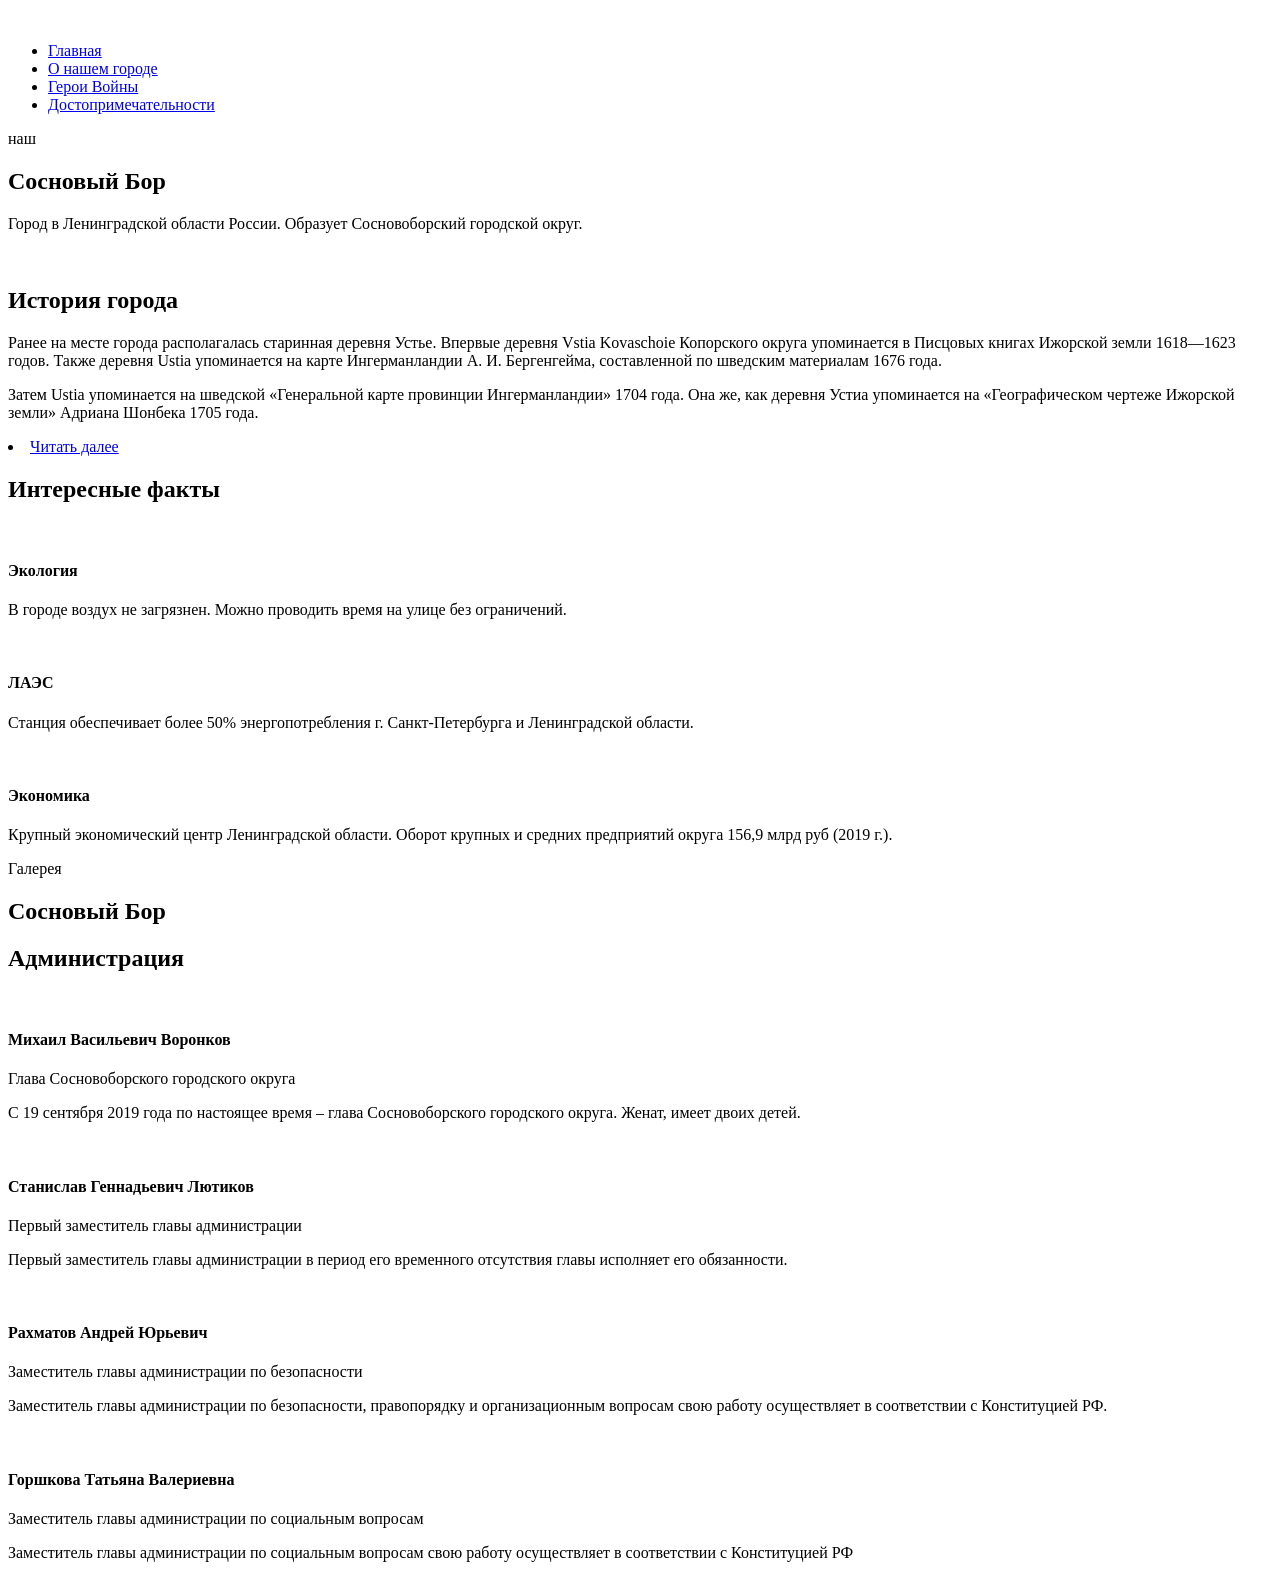
==== index.html @ 38e4ac15 "Add files via upload" ====
<!DOCTYPE html>
<html lang="zxx">

<head>
    <meta charset="UTF-8">
    <meta name="description" content="my Template">
    <meta name="keywords" content="my alexey, unica, creative, html">
    <meta name="viewport" content="width=device-width, initial-scale=1.0">
    <meta http-equiv="X-UA-Compatible" content="ie=edge">
    <title>Сосновый Бор</title>

    <!-- Google Font -->
    <link href="https://fonts.googleapis.com/css?family=Libre+Franklin:400,500,600,700,800,900&display=swap"
        rel="stylesheet">

    <!-- Css Styles -->
    <link rel="stylesheet" href="css/bootstrap.min.css" type="text/css">
    <link rel="stylesheet" href="css/font-awesome.min.css" type="text/css">
    <link rel="stylesheet" href="css/themify-icons.css" type="text/css">
    <link rel="stylesheet" href="css/owl.carousel.min.css" type="text/css">
    <link rel="stylesheet" href="css/magnific-popup.css" type="text/css">
    <link rel="stylesheet" href="css/slicknav.min.css" type="text/css">
    <link rel="stylesheet" href="css/style.css" type="text/css">
</head>
<body>
    <!-- Page Preloder -->
    <div id="preloder">
        <div class="loader"></div>
    </div>

    <!-- Header Section Begin -->
    <header class="header-section">
        <div class="container">
            <div class="row">
                <div class="col-lg-2 col-md-2">
                    <div class="logo">
                        <a href="#">
                            <img src="img/logo.png" alt="">
                        </a>
                    </div>
                </div>
                <div class="col-lg-10 col-md-10">
                    <div class="main-menu mobile-menu">
                        <ul>
                            <li class="active"><a href="./index.html">Главная</a></li>
                            <li><a href="./podrob.html">О нашем городе</a></li>
                            <li><a href="./hero.html">Герои Войны</a></li>
                            <li><a href="./arhit.html">Достопримечательности</a></li>
                        </ul>
                    </div>
                </div>
            </div>
            <div id="mobile-menu-wrap"></div>
        </div>
    </header>
    <!-- Header End -->

    <!-- Hero Section Begin -->
    <section class="hero-section set-bg" data-setbg="img/hero-bg.jpg">
        <div class="container">
            <div class="row">
                <div class="col-lg-5">
                    <div class="hs-text">
                        <span>наш</span>
                        <h2>Сосновый Бор</h2>
                        <p>Город в Ленинградской области России. Образует Сосновоборский городской округ. </p>
                    </div>
                </div>
            </div>
        </div>
    </section>
    <!-- Hero Section End -->

    <!-- About Us Section Begin -->
    <section class="about-us-section spad">
        <div class="container">
            <div class="row">
                <div class="col-lg-6">
                    <div class="as-pic">
                        <img src="img/about-us2.jpg" alt="">
                    </div>
                </div>
                <div class="col-lg-6">
                    <div class="as-text">
                        <div class="section-title">
                            <h2>История города</h2>
                        </div>
                        <p class="f-para">Ранее на месте города располагалась старинная деревня Устье. Впервые деревня Vstia Kovaschoie Копорского округа упоминается в Писцовых книгах Ижорской земли 1618—1623 годов. Также деревня Ustia упоминается на карте Ингерманландии А. И. Бергенгейма, составленной по шведским материалам 1676 года.</p>
                        <p class="s-para">Затем Ustia упоминается на шведской «Генеральной карте провинции Ингерманландии» 1704 года. Она же, как деревня Устиа упоминается на «Географическом чертеже Ижорской земли» Адриана Шонбека 1705 года.</p>
                        <li><a href="./podrob.html"class="primary-btn">Читать далее</a></li>
                    </div>
                </div>
            </div>
        </div>
    </section>
    <!-- About Us Section End -->
    <!-- Services Section Begin -->
    <section class="services-section spad">
        <div class="container">
            <div class="row">
                <div class="col-lg-12">
                    <div class="section-title">
                        <h2>Интересные факты</h2>
                    </div>
                </div>
            </div>
            <div class="row">
                <div class="col-lg-4 col-md-6">
                    <div class="service-item">
                        <img src="img/services/service-1.png" alt="">
                        <h4>Экология</h4>
                        <p>В городе воздух не загрязнен. Можно проводить время на улице без ограничений.</p>
                    </div>
                </div>
                <div class="col-lg-4 col-md-6">
                    <div class="service-item">
                        <img src="img/services/service-2.png" alt="">
                        <h4>ЛАЭС</h4>
                        <p>Станция обеспечивает более 50% энергопотребления г. Санкт-Петербурга и Ленинградской области.</p>
                    </div>
                </div>
                <div class="col-lg-4 col-md-6">
                    <div class="service-item">
                        <img src="img/services/service-3.png" alt="">
                        <h4>Экономика</h4>
                        <p>Крупный экономический центр Ленинградской области. Оборот крупных и средних предприятий округа 156,9 млрд руб (2019 г.).</p>
                    </div>
                </div>
            </div>
        </div>
    </section>
    <!-- Services Section End -->

    <!-- Portfolio Section Begin -->
    <section class="portfolio-section spad">
        <div class="container">
            <div class="row">
                <div class="col-lg-12">
                    <div class="section-title">
                        <span>Галерея</span>
                        <h2>Сосновый Бор</h2>
                    </div>
                </div>
            </div>
            <div class="row">
                <div class="col-lg-6">
                    <div class="portfolio-item set-bg large-item" data-setbg="img/portfolio/portfolio-1.jpg">
                        <div class="pi-hover">
                            <a href="#" class="chain-icon"><i class="fa fa-chain"></i></a>
                            <a href="img/portfolio/portfolio-1.jpg" class="search-icon image-popup"><i
                                    class="fa fa-search"></i></a>
                        </div>
                    </div>
                </div>
                <div class="col-lg-6">
                    <div class="portfolio-item set-bg" data-setbg="img/portfolio/portfolio-2.jpg">
                        <div class="pi-hover">
                            <a href="#" class="chain-icon"><i class="fa fa-chain"></i></a>
                            <a href="img/portfolio/portfolio-2.jpg" class="search-icon image-popup"><i
                                    class="fa fa-search"></i></a>
                        </div>
                    </div>
                    <div class="row">
                        <div class="col-md-6">
                            <div class="portfolio-item set-bg" data-setbg="img/portfolio/portfolio-3.jpg">
                                <div class="pi-hover">
                                    <a href="#" class="chain-icon"><i class="fa fa-chain"></i></a>
                                    <a href="img/portfolio/portfolio-3.jpg" class="search-icon image-popup"><i
                                            class="fa fa-search"></i></a>
                                </div>
                            </div>
                        </div>
                        <div class="col-md-6">
                            <div class="portfolio-item set-bg" data-setbg="img/portfolio/portfolio-4.jpg">
                                <div class="pi-hover">
                                    <a href="#" class="chain-icon"><i class="fa fa-chain"></i></a>
                                    <a href="img/portfolio/portfolio-4.jpg" class="search-icon image-popup"><i
                                            class="fa fa-search"></i></a>
                                </div>
                            </div>
                        </div>
                    </div>
                </div>
            </div>
        </div>
    </section>
    <!-- Portfolio Section End -->

    <!-- Testimonial Section Begin -->
    <section class="testimonial-section spad">
        <div class="container">
            <div class="row">
                <div class="col-lg-12">
                    <div class="section-title">
                        <h2>Администрация</h2>
                    </div>
                </div>
            </div>
            <div class="row testimonial-slider owl-carousel">
                <div class="col-lg-6">
                    <div class="testimonial-item">
                        <div class="ti-pic">
                            <img src="img/testimonial/testimonial-1.jpg" alt="">
                        </div>
                        <div class="ti-text">
                            <div class="ti-title">
                                <h4>Михаил Васильевич Воронков</h4>
                                <span>Глава Сосновоборского городского округа</span>
                            </div>
                            <p>С 19 сентября 2019 года по настоящее время – глава Сосновоборского городского округа. Женат, имеет двоих детей.</p>
                        </div>
                    </div>
                </div>
                <div class="col-lg-6">
                    <div class="testimonial-item">
                        <div class="ti-pic">
                            <img src="img/testimonial/testimonial-2.jpg" alt="">
                        </div>
                        <div class="ti-text">
                            <div class="ti-title">
                                <h4>Станислав Геннадьевич Лютиков</h4>
                                <span>Первый заместитель главы администрации</span>
                            </div>
                            <p>Первый заместитель главы администрации в период его временного отсутствия главы исполняет его обязанности.</p>
                        </div>
                    </div>
                </div>
                <div class="col-lg-6">
                    <div class="testimonial-item">
                        <div class="ti-pic">
                            <img src="img/testimonial/testimonial-3.jpg" alt="">
                        </div>
                        <div class="ti-text">
                            <div class="ti-title">
                                <h4>Рахматов Андрей Юрьевич</h4>
                                <span>Заместитель главы администрации по безопасности</span>
                            </div>
                            <p>Заместитель главы администрации по безопасности, правопорядку и организационным вопросам  свою работу осуществляет в соответствии с Конституцией РФ.</p>
                        </div>
                    </div>
                </div>
                <div class="col-lg-6">
                    <div class="testimonial-item">
                        <div class="ti-pic">
                            <img src="img/testimonial/testimonial-4.jpg" alt="">
                        </div>
                        <div class="ti-text">
                            <div class="ti-title">
                                <h4>Горшкова Татьяна Валериевна</h4>
                                <span>Заместитель главы администрации по социальным вопросам</span>
                            </div>
                            <p>Заместитель главы администрации  по социальным вопросам свою работу осуществляет в соответствии с Конституцией РФ</p>
                        </div>
                    </div>
                </div>
            </div>
        </div>
    </section>
    <!-- Testimonial Section End -->

    <!-- Js Plugins -->
    <script src="js/jquery-3.3.1.min.js"></script>
    <script src="js/bootstrap.min.js"></script>
    <script src="js/jquery.magnific-popup.min.js"></script>
    <script src="js/mixitup.min.js"></script>
    <script src="js/jquery.slicknav.js"></script>
    <script src="js/owl.carousel.min.js"></script>
    <script src="js/main.js"></script>
</body>

</html>
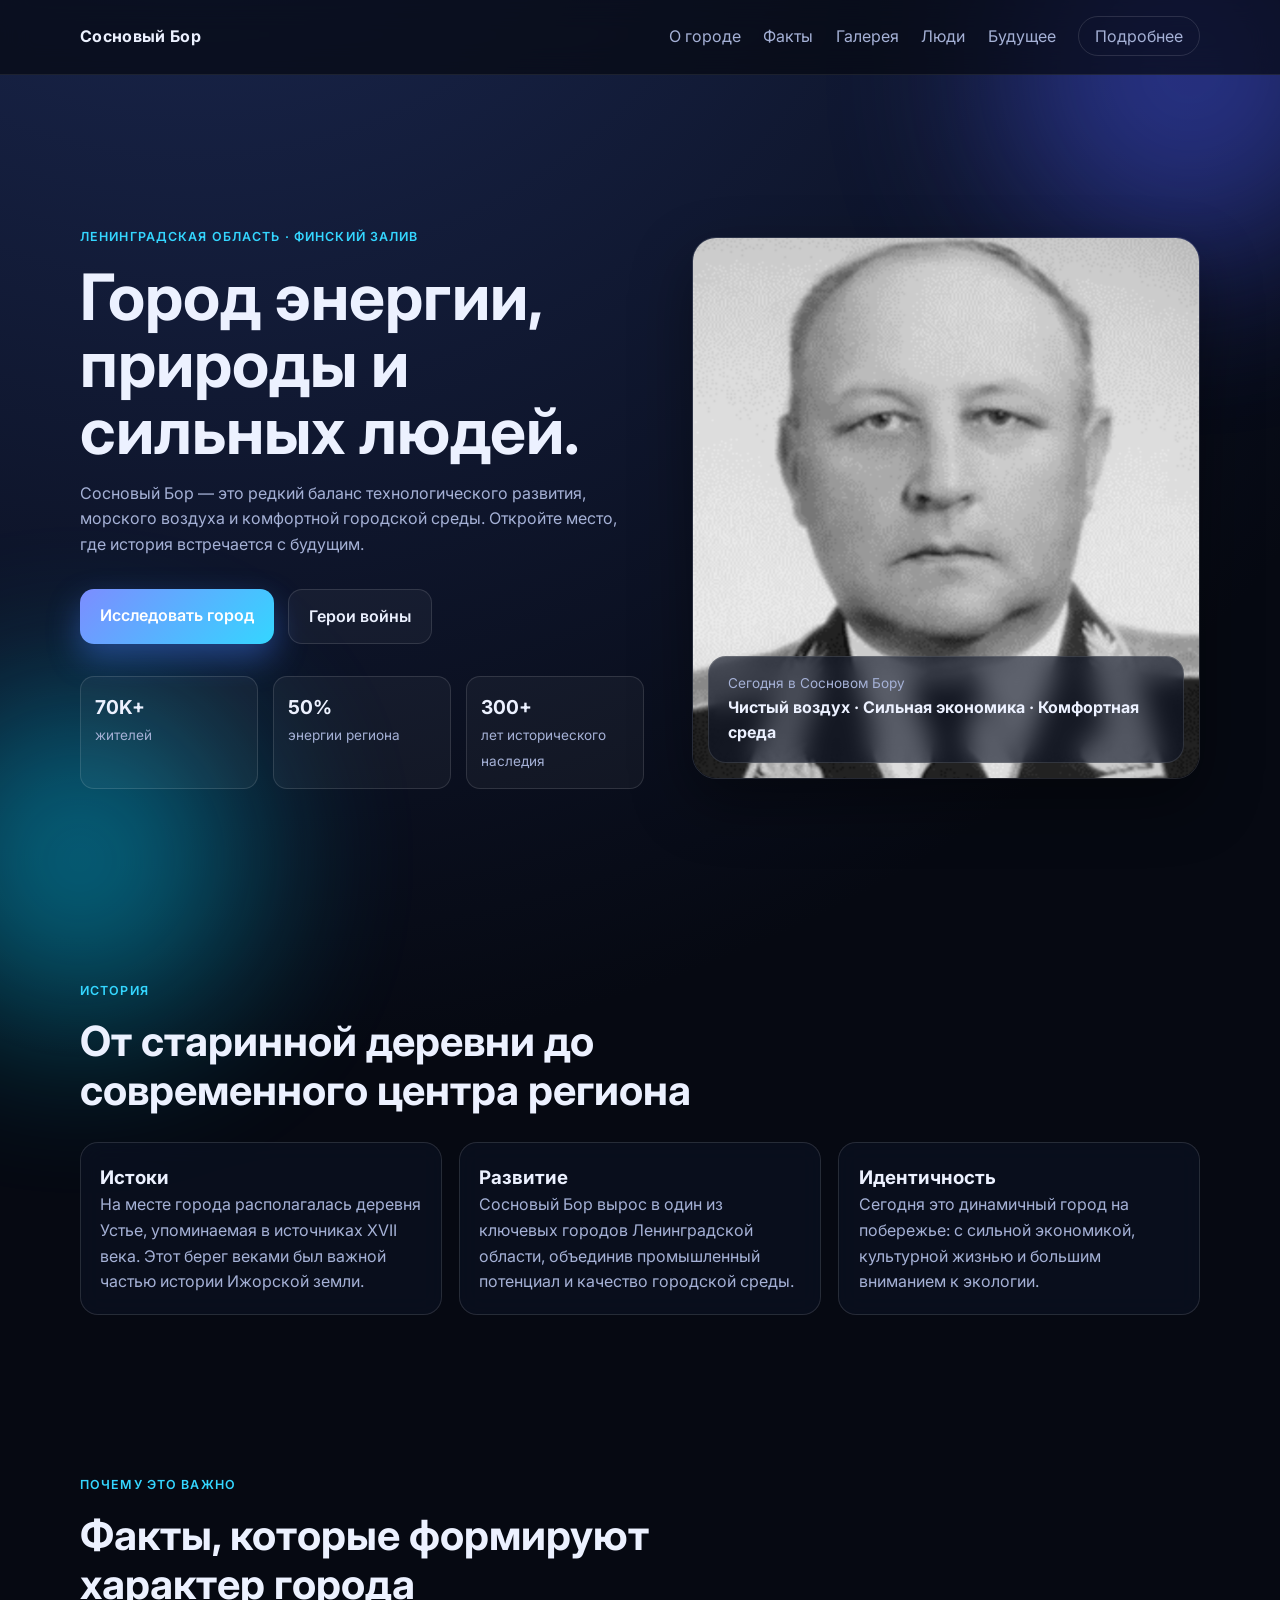
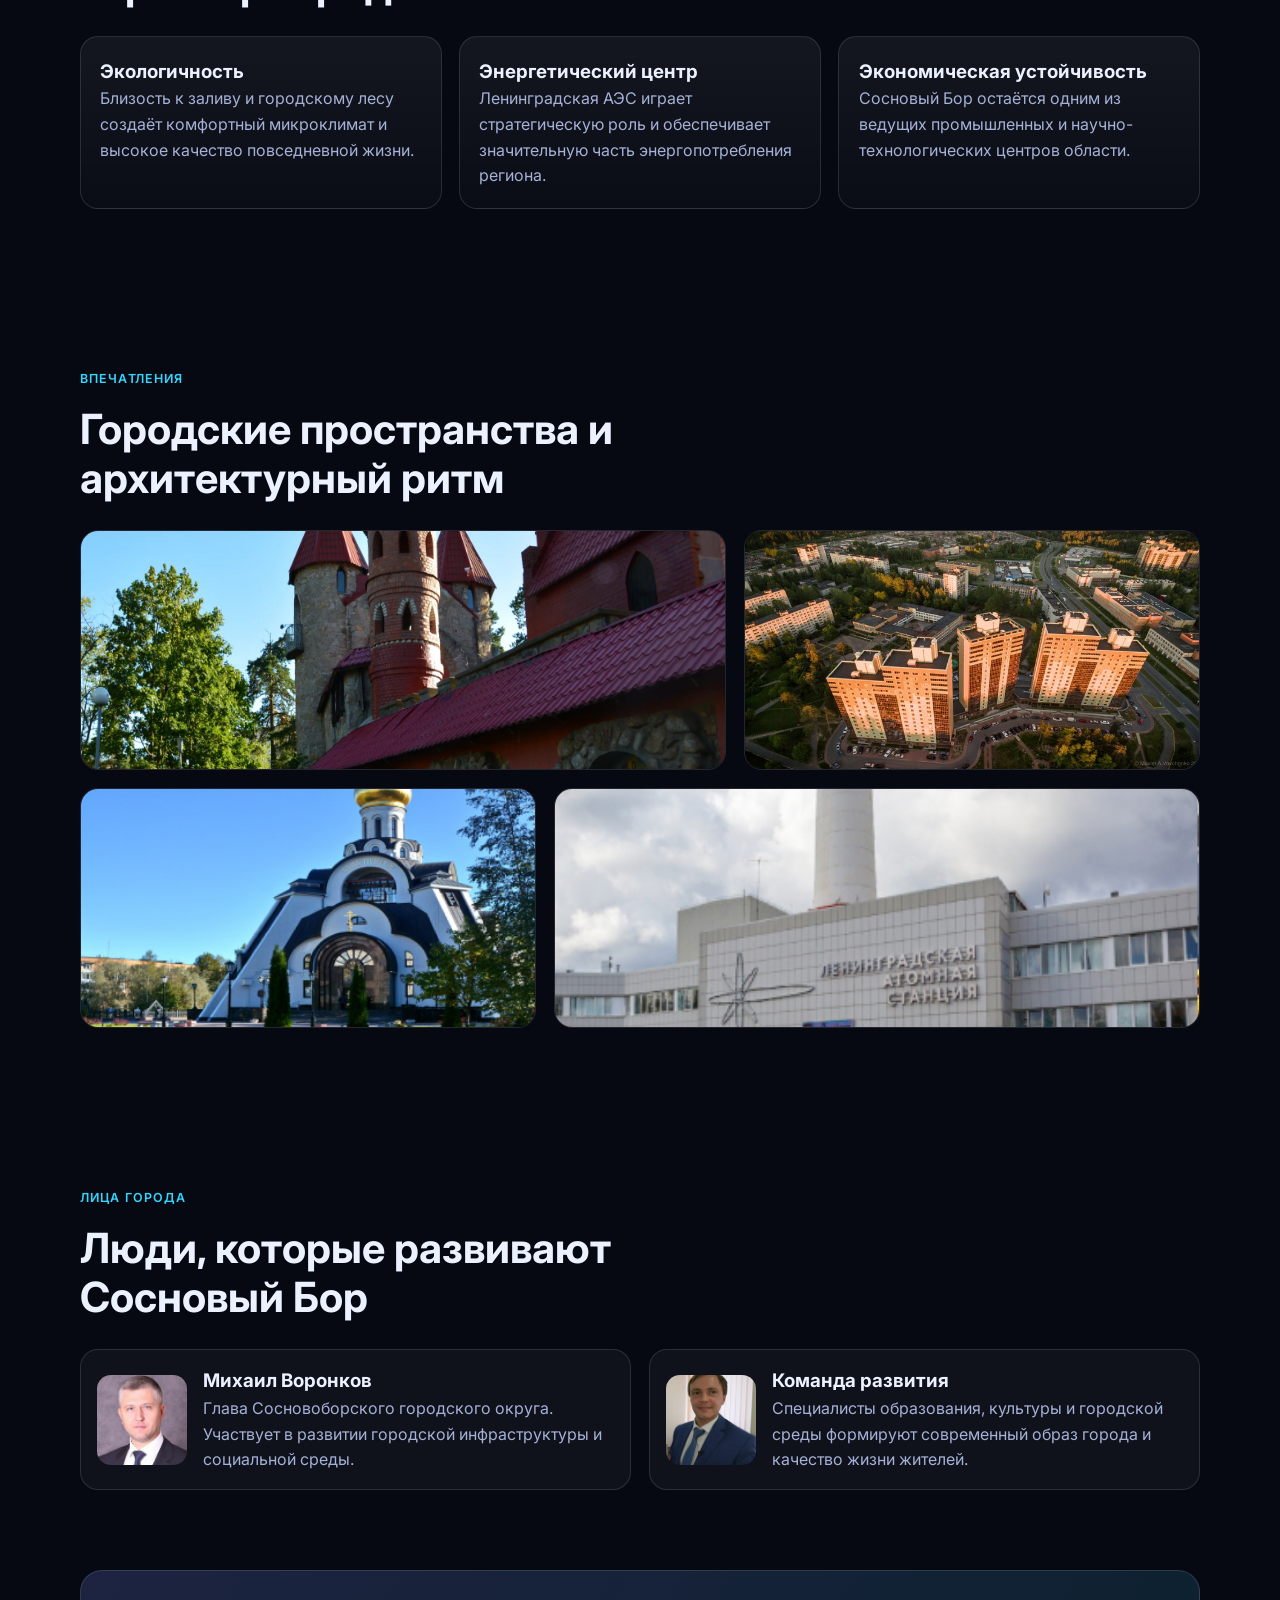
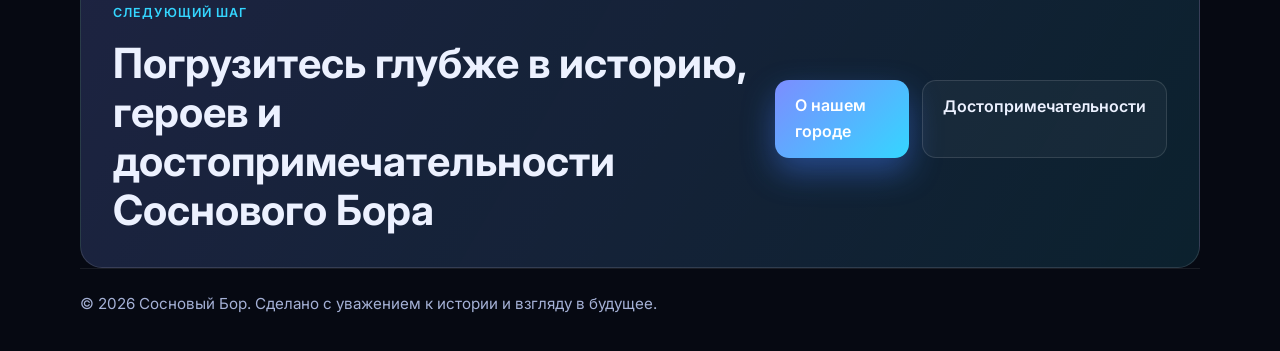
==== commit 1ad94c01: "Redesign homepage with modern premium UI and animations" ====
--- a/index.html
+++ b/index.html
@@ -1,271 +1,175 @@
-<!DOCTYPE html>
-<html lang="zxx">
-
-<head>
-    <meta charset="UTF-8">
-    <meta name="description" content="my Template">
-    <meta name="keywords" content="my alexey, unica, creative, html">
-    <meta name="viewport" content="width=device-width, initial-scale=1.0">
-    <meta http-equiv="X-UA-Compatible" content="ie=edge">
-    <title>Сосновый Бор</title>
-
-    <!-- Google Font -->
-    <link href="https://fonts.googleapis.com/css?family=Libre+Franklin:400,500,600,700,800,900&display=swap"
-        rel="stylesheet">
-
-    <!-- Css Styles -->
-    <link rel="stylesheet" href="css/bootstrap.min.css" type="text/css">
-    <link rel="stylesheet" href="css/font-awesome.min.css" type="text/css">
-    <link rel="stylesheet" href="css/themify-icons.css" type="text/css">
-    <link rel="stylesheet" href="css/owl.carousel.min.css" type="text/css">
-    <link rel="stylesheet" href="css/magnific-popup.css" type="text/css">
-    <link rel="stylesheet" href="css/slicknav.min.css" type="text/css">
-    <link rel="stylesheet" href="css/style.css" type="text/css">
-</head>
-<body>
-    <!-- Page Preloder -->
-    <div id="preloder">
-        <div class="loader"></div>
-    </div>
-
-    <!-- Header Section Begin -->
-    <header class="header-section">
-        <div class="container">
-            <div class="row">
-                <div class="col-lg-2 col-md-2">
-                    <div class="logo">
-                        <a href="#">
-                            <img src="img/logo.png" alt="">
-                        </a>
-                    </div>
-                </div>
-                <div class="col-lg-10 col-md-10">
-                    <div class="main-menu mobile-menu">
-                        <ul>
-                            <li class="active"><a href="./index.html">Главная</a></li>
-                            <li><a href="./podrob.html">О нашем городе</a></li>
-                            <li><a href="./hero.html">Герои Войны</a></li>
-                            <li><a href="./arhit.html">Достопримечательности</a></li>
-                        </ul>
-                    </div>
-                </div>
-            </div>
-            <div id="mobile-menu-wrap"></div>
-        </div>
-    </header>
-    <!-- Header End -->
-
-    <!-- Hero Section Begin -->
-    <section class="hero-section set-bg" data-setbg="img/hero-bg.jpg">
-        <div class="container">
-            <div class="row">
-                <div class="col-lg-5">
-                    <div class="hs-text">
-                        <span>наш</span>
-                        <h2>Сосновый Бор</h2>
-                        <p>Город в Ленинградской области России. Образует Сосновоборский городской округ. </p>
-                    </div>
-                </div>
-            </div>
-        </div>
-    </section>
-    <!-- Hero Section End -->
-
-    <!-- About Us Section Begin -->
-    <section class="about-us-section spad">
-        <div class="container">
-            <div class="row">
-                <div class="col-lg-6">
-                    <div class="as-pic">
-                        <img src="img/about-us2.jpg" alt="">
-                    </div>
-                </div>
-                <div class="col-lg-6">
-                    <div class="as-text">
-                        <div class="section-title">
-                            <h2>История города</h2>
-                        </div>
-                        <p class="f-para">Ранее на месте города располагалась старинная деревня Устье. Впервые деревня Vstia Kovaschoie Копорского округа упоминается в Писцовых книгах Ижорской земли 1618—1623 годов. Также деревня Ustia упоминается на карте Ингерманландии А. И. Бергенгейма, составленной по шведским материалам 1676 года.</p>
-                        <p class="s-para">Затем Ustia упоминается на шведской «Генеральной карте провинции Ингерманландии» 1704 года. Она же, как деревня Устиа упоминается на «Географическом чертеже Ижорской земли» Адриана Шонбека 1705 года.</p>
-                        <li><a href="./podrob.html"class="primary-btn">Читать далее</a></li>
-                    </div>
-                </div>
-            </div>
-        </div>
-    </section>
-    <!-- About Us Section End -->
-    <!-- Services Section Begin -->
-    <section class="services-section spad">
-        <div class="container">
-            <div class="row">
-                <div class="col-lg-12">
-                    <div class="section-title">
-                        <h2>Интересные факты</h2>
-                    </div>
-                </div>
-            </div>
-            <div class="row">
-                <div class="col-lg-4 col-md-6">
-                    <div class="service-item">
-                        <img src="img/services/service-1.png" alt="">
-                        <h4>Экология</h4>
-                        <p>В городе воздух не загрязнен. Можно проводить время на улице без ограничений.</p>
-                    </div>
-                </div>
-                <div class="col-lg-4 col-md-6">
-                    <div class="service-item">
-                        <img src="img/services/service-2.png" alt="">
-                        <h4>ЛАЭС</h4>
-                        <p>Станция обеспечивает более 50% энергопотребления г. Санкт-Петербурга и Ленинградской области.</p>
-                    </div>
-                </div>
-                <div class="col-lg-4 col-md-6">
-                    <div class="service-item">
-                        <img src="img/services/service-3.png" alt="">
-                        <h4>Экономика</h4>
-                        <p>Крупный экономический центр Ленинградской области. Оборот крупных и средних предприятий округа 156,9 млрд руб (2019 г.).</p>
-                    </div>
-                </div>
-            </div>
-        </div>
-    </section>
-    <!-- Services Section End -->
-
-    <!-- Portfolio Section Begin -->
-    <section class="portfolio-section spad">
-        <div class="container">
-            <div class="row">
-                <div class="col-lg-12">
-                    <div class="section-title">
-                        <span>Галерея</span>
-                        <h2>Сосновый Бор</h2>
-                    </div>
-                </div>
-            </div>
-            <div class="row">
-                <div class="col-lg-6">
-                    <div class="portfolio-item set-bg large-item" data-setbg="img/portfolio/portfolio-1.jpg">
-                        <div class="pi-hover">
-                            <a href="#" class="chain-icon"><i class="fa fa-chain"></i></a>
-                            <a href="img/portfolio/portfolio-1.jpg" class="search-icon image-popup"><i
-                                    class="fa fa-search"></i></a>
-                        </div>
-                    </div>
-                </div>
-                <div class="col-lg-6">
-                    <div class="portfolio-item set-bg" data-setbg="img/portfolio/portfolio-2.jpg">
-                        <div class="pi-hover">
-                            <a href="#" class="chain-icon"><i class="fa fa-chain"></i></a>
-                            <a href="img/portfolio/portfolio-2.jpg" class="search-icon image-popup"><i
-                                    class="fa fa-search"></i></a>
-                        </div>
-                    </div>
-                    <div class="row">
-                        <div class="col-md-6">
-                            <div class="portfolio-item set-bg" data-setbg="img/portfolio/portfolio-3.jpg">
-                                <div class="pi-hover">
-                                    <a href="#" class="chain-icon"><i class="fa fa-chain"></i></a>
-                                    <a href="img/portfolio/portfolio-3.jpg" class="search-icon image-popup"><i
-                                            class="fa fa-search"></i></a>
-                                </div>
-                            </div>
-                        </div>
-                        <div class="col-md-6">
-                            <div class="portfolio-item set-bg" data-setbg="img/portfolio/portfolio-4.jpg">
-                                <div class="pi-hover">
-                                    <a href="#" class="chain-icon"><i class="fa fa-chain"></i></a>
-                                    <a href="img/portfolio/portfolio-4.jpg" class="search-icon image-popup"><i
-                                            class="fa fa-search"></i></a>
-                                </div>
-                            </div>
-                        </div>
-                    </div>
-                </div>
-            </div>
-        </div>
-    </section>
-    <!-- Portfolio Section End -->
-
-    <!-- Testimonial Section Begin -->
-    <section class="testimonial-section spad">
-        <div class="container">
-            <div class="row">
-                <div class="col-lg-12">
-                    <div class="section-title">
-                        <h2>Администрация</h2>
-                    </div>
-                </div>
-            </div>
-            <div class="row testimonial-slider owl-carousel">
-                <div class="col-lg-6">
-                    <div class="testimonial-item">
-                        <div class="ti-pic">
-                            <img src="img/testimonial/testimonial-1.jpg" alt="">
-                        </div>
-                        <div class="ti-text">
-                            <div class="ti-title">
-                                <h4>Михаил Васильевич Воронков</h4>
-                                <span>Глава Сосновоборского городского округа</span>
-                            </div>
-                            <p>С 19 сентября 2019 года по настоящее время – глава Сосновоборского городского округа. Женат, имеет двоих детей.</p>
-                        </div>
-                    </div>
-                </div>
-                <div class="col-lg-6">
-                    <div class="testimonial-item">
-                        <div class="ti-pic">
-                            <img src="img/testimonial/testimonial-2.jpg" alt="">
-                        </div>
-                        <div class="ti-text">
-                            <div class="ti-title">
-                                <h4>Станислав Геннадьевич Лютиков</h4>
-                                <span>Первый заместитель главы администрации</span>
-                            </div>
-                            <p>Первый заместитель главы администрации в период его временного отсутствия главы исполняет его обязанности.</p>
-                        </div>
-                    </div>
-                </div>
-                <div class="col-lg-6">
-                    <div class="testimonial-item">
-                        <div class="ti-pic">
-                            <img src="img/testimonial/testimonial-3.jpg" alt="">
-                        </div>
-                        <div class="ti-text">
-                            <div class="ti-title">
-                                <h4>Рахматов Андрей Юрьевич</h4>
-                                <span>Заместитель главы администрации по безопасности</span>
-                            </div>
-                            <p>Заместитель главы администрации по безопасности, правопорядку и организационным вопросам  свою работу осуществляет в соответствии с Конституцией РФ.</p>
-                        </div>
-                    </div>
-                </div>
-                <div class="col-lg-6">
-                    <div class="testimonial-item">
-                        <div class="ti-pic">
-                            <img src="img/testimonial/testimonial-4.jpg" alt="">
-                        </div>
-                        <div class="ti-text">
-                            <div class="ti-title">
-                                <h4>Горшкова Татьяна Валериевна</h4>
-                                <span>Заместитель главы администрации по социальным вопросам</span>
-                            </div>
-                            <p>Заместитель главы администрации  по социальным вопросам свою работу осуществляет в соответствии с Конституцией РФ</p>
-                        </div>
-                    </div>
-                </div>
-            </div>
-        </div>
-    </section>
-    <!-- Testimonial Section End -->
-
-    <!-- Js Plugins -->
-    <script src="js/jquery-3.3.1.min.js"></script>
-    <script src="js/bootstrap.min.js"></script>
-    <script src="js/jquery.magnific-popup.min.js"></script>
-    <script src="js/mixitup.min.js"></script>
-    <script src="js/jquery.slicknav.js"></script>
-    <script src="js/owl.carousel.min.js"></script>
-    <script src="js/main.js"></script>
-</body>
-
-</html>+<!DOCTYPE html>
+<html lang="ru">
+<head>
+    <meta charset="UTF-8">
+    <meta name="viewport" content="width=device-width, initial-scale=1.0">
+    <meta name="description" content="Современный гид по городу Сосновый Бор: история, герои, архитектура и жизнь города.">
+    <title>Сосновый Бор — Город будущего на берегу Финского залива</title>
+
+    <!-- Modern typography for premium visual hierarchy -->
+    <link rel="preconnect" href="https://fonts.googleapis.com">
+    <link rel="preconnect" href="https://fonts.gstatic.com" crossorigin>
+    <link href="https://fonts.googleapis.com/css2?family=Inter:wght@400;500;600;700;800&display=swap" rel="stylesheet">
+
+    <!-- Fully redesigned stylesheet -->
+    <link rel="stylesheet" href="css/modern.css">
+</head>
+<body>
+    <div class="bg-glow bg-glow--one" aria-hidden="true"></div>
+    <div class="bg-glow bg-glow--two" aria-hidden="true"></div>
+
+    <header class="site-header">
+        <nav class="container nav">
+            <a class="brand" href="#hero">Сосновый Бор</a>
+
+            <button class="nav-toggle" aria-expanded="false" aria-controls="main-menu" aria-label="Открыть меню">
+                <span></span>
+                <span></span>
+            </button>
+
+            <ul class="menu" id="main-menu">
+                <li><a href="#about">О городе</a></li>
+                <li><a href="#facts">Факты</a></li>
+                <li><a href="#gallery">Галерея</a></li>
+                <li><a href="#leaders">Люди</a></li>
+                <li><a href="#next">Будущее</a></li>
+                <li><a class="menu-cta" href="./podrob.html">Подробнее</a></li>
+            </ul>
+        </nav>
+    </header>
+
+    <main>
+        <!-- Premium hero with strong CTA and layered visual treatment -->
+        <section class="hero container" id="hero">
+            <div class="hero__content reveal">
+                <p class="eyebrow">Ленинградская область · Финский залив</p>
+                <h1>Город энергии, природы и сильных людей.</h1>
+                <p class="hero__lead">
+                    Сосновый Бор — это редкий баланс технологического развития, морского воздуха
+                    и комфортной городской среды. Откройте место, где история встречается с будущим.
+                </p>
+                <div class="hero__actions">
+                    <a class="btn btn--primary" href="#about">Исследовать город</a>
+                    <a class="btn btn--ghost" href="./hero.html">Герои войны</a>
+                </div>
+                <div class="hero__stats">
+                    <article>
+                        <strong>70K+</strong>
+                        <span>жителей</span>
+                    </article>
+                    <article>
+                        <strong>50%</strong>
+                        <span>энергии региона</span>
+                    </article>
+                    <article>
+                        <strong>300+</strong>
+                        <span>лет исторического наследия</span>
+                    </article>
+                </div>
+            </div>
+            <div class="hero__visual reveal" data-delay="120">
+                <img src="img/hero/hero8.jpg" alt="Панорама города Сосновый Бор в мягком вечернем свете">
+                <div class="hero__badge glass-card">
+                    <p>Сегодня в Сосновом Бору</p>
+                    <strong>Чистый воздух · Сильная экономика · Комфортная среда</strong>
+                </div>
+            </div>
+        </section>
+
+        <section class="section container reveal" id="about">
+            <div class="section__head">
+                <p class="eyebrow">История</p>
+                <h2>От старинной деревни до современного центра региона</h2>
+            </div>
+            <div class="about-grid">
+                <article class="glass-card">
+                    <h3>Истоки</h3>
+                    <p>На месте города располагалась деревня Устье, упоминаемая в источниках XVII века. Этот берег веками был важной частью истории Ижорской земли.</p>
+                </article>
+                <article class="glass-card">
+                    <h3>Развитие</h3>
+                    <p>Сосновый Бор вырос в один из ключевых городов Ленинградской области, объединив промышленный потенциал и качество городской среды.</p>
+                </article>
+                <article class="glass-card">
+                    <h3>Идентичность</h3>
+                    <p>Сегодня это динамичный город на побережье: с сильной экономикой, культурной жизнью и большим вниманием к экологии.</p>
+                </article>
+            </div>
+        </section>
+
+        <section class="section container" id="facts">
+            <div class="section__head reveal">
+                <p class="eyebrow">Почему это важно</p>
+                <h2>Факты, которые формируют характер города</h2>
+            </div>
+            <div class="feature-grid">
+                <article class="feature-card reveal">
+                    <h3>Экологичность</h3>
+                    <p>Близость к заливу и городскому лесу создаёт комфортный микроклимат и высокое качество повседневной жизни.</p>
+                </article>
+                <article class="feature-card reveal" data-delay="100">
+                    <h3>Энергетический центр</h3>
+                    <p>Ленинградская АЭС играет стратегическую роль и обеспечивает значительную часть энергопотребления региона.</p>
+                </article>
+                <article class="feature-card reveal" data-delay="180">
+                    <h3>Экономическая устойчивость</h3>
+                    <p>Сосновый Бор остаётся одним из ведущих промышленных и научно-технологических центров области.</p>
+                </article>
+            </div>
+        </section>
+
+        <section class="section container" id="gallery">
+            <div class="section__head reveal">
+                <p class="eyebrow">Впечатления</p>
+                <h2>Городские пространства и архитектурный ритм</h2>
+            </div>
+            <div class="gallery-grid">
+                <img class="reveal" src="img/portfolio/portfolio-1.jpg" alt="Современная городская архитектура Соснового Бора">
+                <img class="reveal" data-delay="80" src="img/portfolio/portfolio-2.jpg" alt="Вид на набережную и городской ландшафт">
+                <img class="reveal" data-delay="120" src="img/portfolio/portfolio-3.jpg" alt="Пейзажный вид на окрестности города">
+                <img class="reveal" data-delay="160" src="img/portfolio/portfolio-4.jpg" alt="Архитектура и природа в гармонии">
+            </div>
+        </section>
+
+        <section class="section container" id="leaders">
+            <div class="section__head reveal">
+                <p class="eyebrow">Лица города</p>
+                <h2>Люди, которые развивают Сосновый Бор</h2>
+            </div>
+            <div class="leaders-grid">
+                <article class="leader-card reveal">
+                    <img src="img/testimonial/testimonial-1.jpg" alt="Михаил Васильевич Воронков">
+                    <div>
+                        <h3>Михаил Воронков</h3>
+                        <p>Глава Сосновоборского городского округа. Участвует в развитии городской инфраструктуры и социальной среды.</p>
+                    </div>
+                </article>
+                <article class="leader-card reveal" data-delay="80">
+                    <img src="img/testimonial/testimonial-2.jpg" alt="Представитель городской команды">
+                    <div>
+                        <h3>Команда развития</h3>
+                        <p>Специалисты образования, культуры и городской среды формируют современный образ города и качество жизни жителей.</p>
+                    </div>
+                </article>
+            </div>
+        </section>
+
+        <section class="section section--cta container reveal" id="next">
+            <div>
+                <p class="eyebrow">Следующий шаг</p>
+                <h2>Погрузитесь глубже в историю, героев и достопримечательности Соснового Бора</h2>
+            </div>
+            <div class="cta-actions">
+                <a class="btn btn--primary" href="./podrob.html">О нашем городе</a>
+                <a class="btn btn--ghost" href="./arhit.html">Достопримечательности</a>
+            </div>
+        </section>
+    </main>
+
+    <footer class="site-footer container">
+        <p>© 2026 Сосновый Бор. Сделано с уважением к истории и взгляду в будущее.</p>
+    </footer>
+
+    <script src="js/modern.js"></script>
+</body>
+</html>
--- a/css/modern.css
+++ b/css/modern.css
@@ -0,0 +1,444 @@
+:root {
+    --bg: #060912;
+    --bg-soft: #0d1324;
+    --text: #ecf1ff;
+    --text-muted: #a5b1d6;
+    --primary: #7c8dff;
+    --primary-2: #34d6ff;
+    --card-border: rgba(255, 255, 255, 0.12);
+    --card-bg: rgba(255, 255, 255, 0.04);
+    --shadow: 0 24px 60px rgba(0, 0, 0, 0.4);
+}
+
+* {
+    box-sizing: border-box;
+    margin: 0;
+    padding: 0;
+}
+
+html {
+    scroll-behavior: smooth;
+}
+
+body {
+    font-family: "Inter", system-ui, -apple-system, Segoe UI, Roboto, sans-serif;
+    background: radial-gradient(circle at 15% -10%, #1d2b58 0%, transparent 35%), var(--bg);
+    color: var(--text);
+    line-height: 1.6;
+    overflow-x: hidden;
+}
+
+img {
+    max-width: 100%;
+    display: block;
+}
+
+.container {
+    width: min(1120px, 92vw);
+    margin: 0 auto;
+}
+
+.bg-glow {
+    position: fixed;
+    border-radius: 50%;
+    filter: blur(90px);
+    z-index: -1;
+    opacity: 0.45;
+}
+
+.bg-glow--one {
+    width: 380px;
+    height: 380px;
+    background: #4b5cff;
+    top: -120px;
+    right: -100px;
+}
+
+.bg-glow--two {
+    width: 320px;
+    height: 320px;
+    background: #00d6ff;
+    bottom: -120px;
+    left: -80px;
+}
+
+.site-header {
+    position: sticky;
+    top: 0;
+    z-index: 100;
+    backdrop-filter: blur(14px);
+    background: rgba(6, 9, 18, 0.7);
+    border-bottom: 1px solid rgba(255, 255, 255, 0.08);
+}
+
+.nav {
+    min-height: 74px;
+    display: flex;
+    align-items: center;
+    justify-content: space-between;
+}
+
+.brand {
+    color: var(--text);
+    text-decoration: none;
+    font-weight: 700;
+    letter-spacing: 0.02em;
+}
+
+.menu {
+    list-style: none;
+    display: flex;
+    gap: 1.4rem;
+    align-items: center;
+}
+
+.menu a {
+    color: var(--text-muted);
+    text-decoration: none;
+    transition: color 0.25s ease;
+}
+
+.menu a:hover {
+    color: var(--text);
+}
+
+.menu-cta {
+    border: 1px solid var(--card-border);
+    padding: 0.55rem 1rem;
+    border-radius: 999px;
+}
+
+.nav-toggle {
+    display: none;
+    background: transparent;
+    border: 0;
+    cursor: pointer;
+}
+
+.nav-toggle span {
+    display: block;
+    width: 22px;
+    height: 2px;
+    margin: 5px 0;
+    background: #fff;
+}
+
+.hero {
+    min-height: calc(100vh - 74px);
+    display: grid;
+    grid-template-columns: 1fr 0.9fr;
+    gap: 3rem;
+    align-items: center;
+    padding: 5.5rem 0 3rem;
+}
+
+.eyebrow {
+    color: var(--primary-2);
+    font-weight: 600;
+    text-transform: uppercase;
+    letter-spacing: 0.09em;
+    font-size: 0.78rem;
+    margin-bottom: 1rem;
+}
+
+.hero h1 {
+    font-size: clamp(2.25rem, 5vw, 4.3rem);
+    line-height: 1.05;
+    margin-bottom: 1rem;
+}
+
+.hero__lead {
+    color: var(--text-muted);
+    max-width: 58ch;
+}
+
+.hero__actions {
+    display: flex;
+    gap: 0.9rem;
+    margin: 2rem 0;
+    flex-wrap: wrap;
+}
+
+.btn {
+    padding: 0.85rem 1.25rem;
+    border-radius: 14px;
+    text-decoration: none;
+    font-weight: 600;
+    transition: transform 0.25s ease, box-shadow 0.25s ease, background 0.25s ease;
+}
+
+.btn--primary {
+    color: #fff;
+    background: linear-gradient(135deg, var(--primary), var(--primary-2));
+    box-shadow: 0 14px 32px rgba(66, 126, 255, 0.42);
+}
+
+.btn--ghost {
+    color: var(--text);
+    background: rgba(255, 255, 255, 0.04);
+    border: 1px solid var(--card-border);
+}
+
+.btn:hover {
+    transform: translateY(-3px);
+}
+
+.hero__stats {
+    display: grid;
+    grid-template-columns: repeat(3, minmax(0, 1fr));
+    gap: 0.9rem;
+}
+
+.hero__stats article {
+    background: var(--card-bg);
+    border: 1px solid var(--card-border);
+    border-radius: 14px;
+    padding: 0.9rem;
+}
+
+.hero__stats strong {
+    display: block;
+    font-size: 1.2rem;
+}
+
+.hero__stats span {
+    color: var(--text-muted);
+    font-size: 0.85rem;
+}
+
+.hero__visual {
+    position: relative;
+}
+
+.hero__visual img {
+    border-radius: 24px;
+    border: 1px solid var(--card-border);
+    box-shadow: var(--shadow);
+    max-height: 600px;
+    width: 100%;
+    object-fit: cover;
+}
+
+.glass-card {
+    background: rgba(12, 19, 36, 0.62);
+    border: 1px solid var(--card-border);
+    backdrop-filter: blur(12px);
+    border-radius: 18px;
+}
+
+.hero__badge {
+    position: absolute;
+    left: 1rem;
+    right: 1rem;
+    bottom: 1rem;
+    padding: 1rem 1.2rem;
+}
+
+.hero__badge p {
+    color: var(--text-muted);
+    font-size: 0.85rem;
+}
+
+.section {
+    padding: 5rem 0;
+}
+
+.section__head {
+    margin-bottom: 1.7rem;
+}
+
+.section h2 {
+    font-size: clamp(1.6rem, 3.3vw, 2.6rem);
+    line-height: 1.18;
+    max-width: 26ch;
+}
+
+.about-grid,
+.feature-grid,
+.gallery-grid,
+.leaders-grid {
+    display: grid;
+    gap: 1.1rem;
+}
+
+.about-grid,
+.feature-grid {
+    grid-template-columns: repeat(3, minmax(0, 1fr));
+}
+
+.about-grid .glass-card,
+.feature-card {
+    padding: 1.2rem;
+}
+
+.feature-card {
+    border-radius: 18px;
+    border: 1px solid var(--card-border);
+    background: linear-gradient(180deg, rgba(255, 255, 255, 0.06), rgba(255, 255, 255, 0.02));
+    transition: transform 0.3s ease, border-color 0.3s ease;
+}
+
+.feature-card:hover,
+.leader-card:hover,
+.gallery-grid img:hover {
+    transform: translateY(-6px);
+    border-color: rgba(124, 141, 255, 0.65);
+}
+
+.feature-card p,
+.about-grid p,
+.leader-card p {
+    color: var(--text-muted);
+}
+
+.gallery-grid {
+    grid-template-columns: repeat(12, 1fr);
+}
+
+.gallery-grid img {
+    border-radius: 18px;
+    border: 1px solid var(--card-border);
+    height: 240px;
+    width: 100%;
+    object-fit: cover;
+    transition: transform 0.3s ease, border-color 0.3s ease;
+}
+
+.gallery-grid img:nth-child(1),
+.gallery-grid img:nth-child(4) {
+    grid-column: span 7;
+}
+
+.gallery-grid img:nth-child(2),
+.gallery-grid img:nth-child(3) {
+    grid-column: span 5;
+}
+
+.leaders-grid {
+    grid-template-columns: repeat(2, minmax(0, 1fr));
+}
+
+.leader-card {
+    display: grid;
+    grid-template-columns: 90px 1fr;
+    gap: 1rem;
+    align-items: center;
+    border: 1px solid var(--card-border);
+    border-radius: 18px;
+    padding: 1rem;
+    background: var(--card-bg);
+    transition: transform 0.3s ease, border-color 0.3s ease;
+}
+
+.leader-card img {
+    width: 90px;
+    height: 90px;
+    border-radius: 14px;
+    object-fit: cover;
+}
+
+.section--cta {
+    border: 1px solid var(--card-border);
+    border-radius: 22px;
+    background: linear-gradient(120deg, rgba(124, 141, 255, 0.2), rgba(52, 214, 255, 0.12));
+    display: flex;
+    gap: 1.2rem;
+    justify-content: space-between;
+    align-items: center;
+    padding: 2rem;
+}
+
+.cta-actions {
+    display: flex;
+    gap: 0.8rem;
+}
+
+.site-footer {
+    border-top: 1px solid rgba(255, 255, 255, 0.08);
+    color: var(--text-muted);
+    padding: 1.4rem 0 2.2rem;
+    font-size: 0.95rem;
+}
+
+/* Scroll animation state managed by modern.js */
+.reveal {
+    opacity: 0;
+    transform: translateY(24px);
+    transition: opacity 0.7s ease, transform 0.7s ease;
+}
+
+.reveal.in-view {
+    opacity: 1;
+    transform: translateY(0);
+}
+
+@media (max-width: 980px) {
+    .hero,
+    .about-grid,
+    .feature-grid,
+    .leaders-grid {
+        grid-template-columns: 1fr;
+    }
+
+    .hero__stats {
+        grid-template-columns: repeat(3, minmax(0, 1fr));
+    }
+
+    .section--cta {
+        flex-direction: column;
+        align-items: flex-start;
+    }
+}
+
+@media (max-width: 760px) {
+    .nav-toggle {
+        display: block;
+    }
+
+    .menu {
+        position: absolute;
+        inset: 74px 4vw auto;
+        display: grid;
+        gap: 0.7rem;
+        background: rgba(7, 10, 18, 0.94);
+        border: 1px solid var(--card-border);
+        border-radius: 16px;
+        padding: 1rem;
+        opacity: 0;
+        pointer-events: none;
+        transform: translateY(-10px);
+        transition: opacity 0.25s ease, transform 0.25s ease;
+    }
+
+    .menu.is-open {
+        opacity: 1;
+        pointer-events: auto;
+        transform: translateY(0);
+    }
+
+    .hero {
+        padding-top: 2.8rem;
+    }
+
+    .hero__stats {
+        grid-template-columns: 1fr;
+    }
+
+    .gallery-grid {
+        grid-template-columns: 1fr;
+    }
+
+    .gallery-grid img {
+        grid-column: auto !important;
+        height: 220px;
+    }
+
+    .cta-actions {
+        width: 100%;
+        flex-direction: column;
+    }
+
+    .btn {
+        text-align: center;
+    }
+}
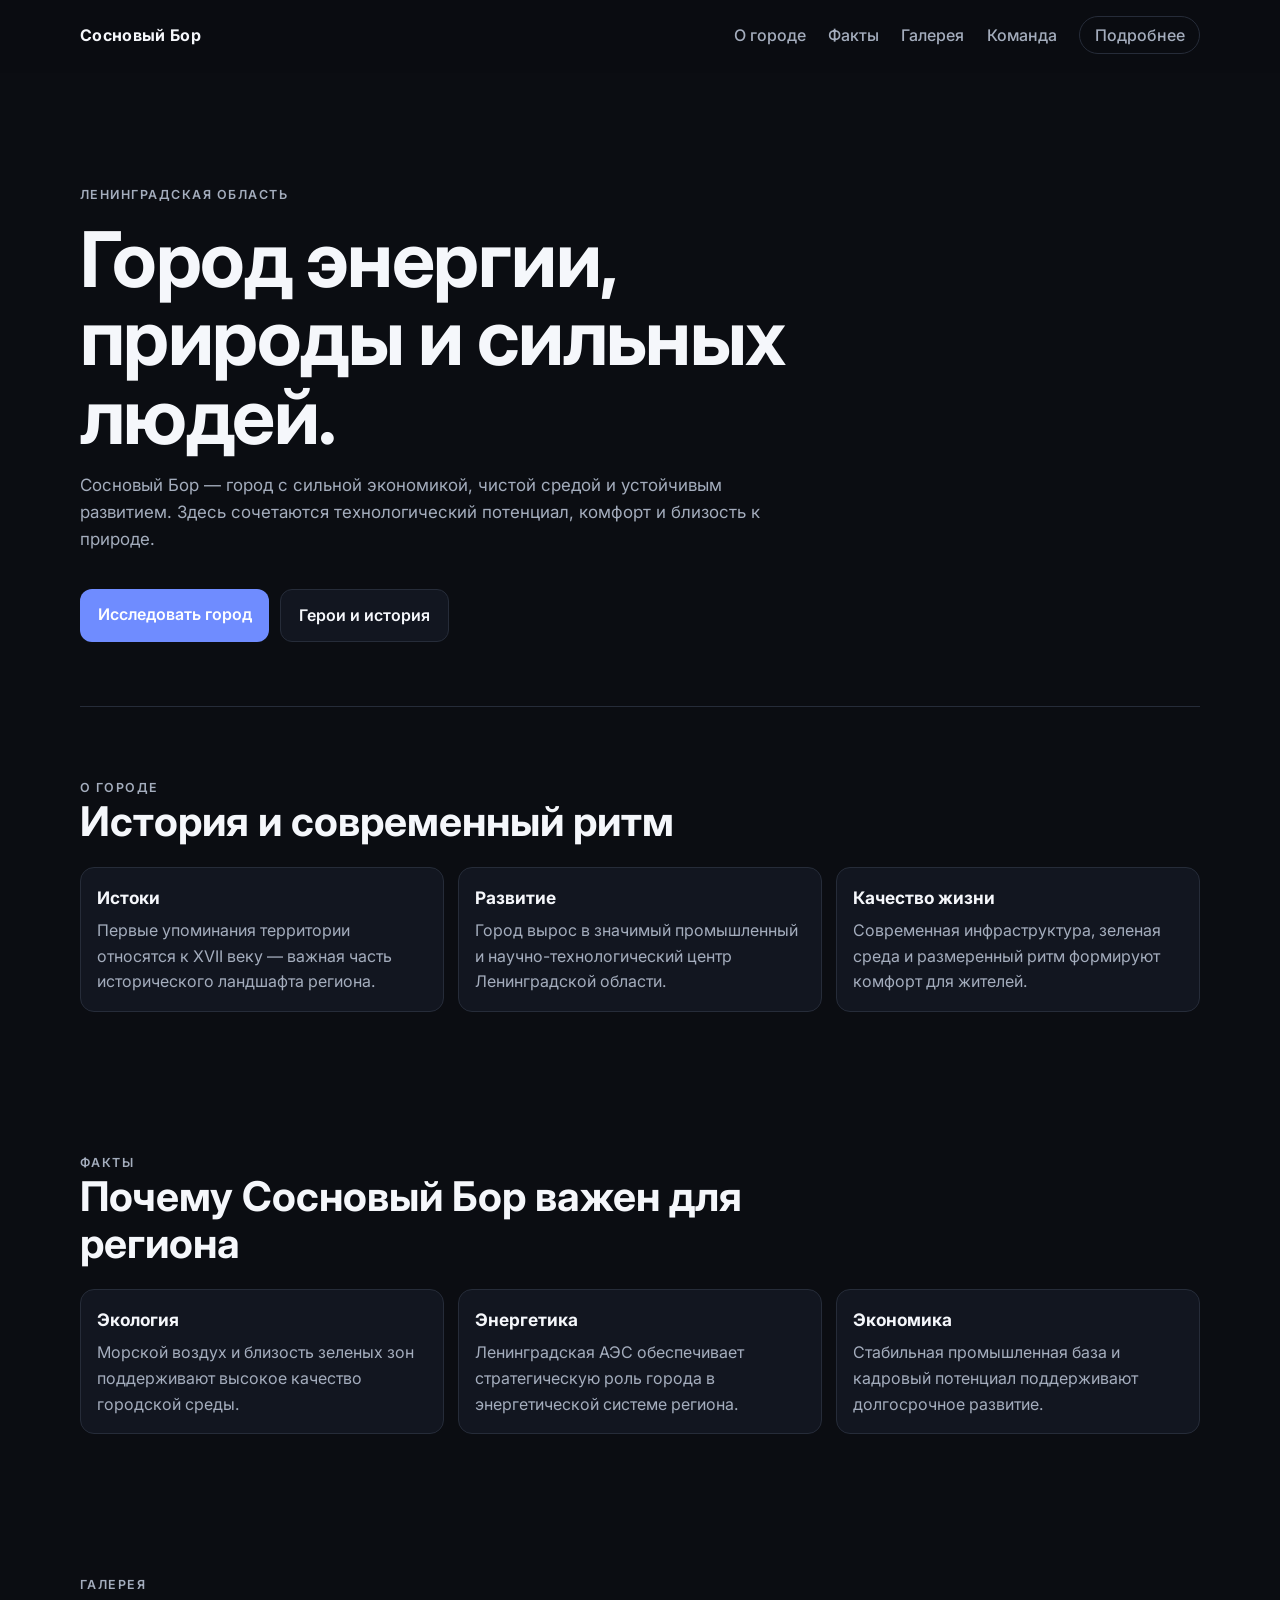
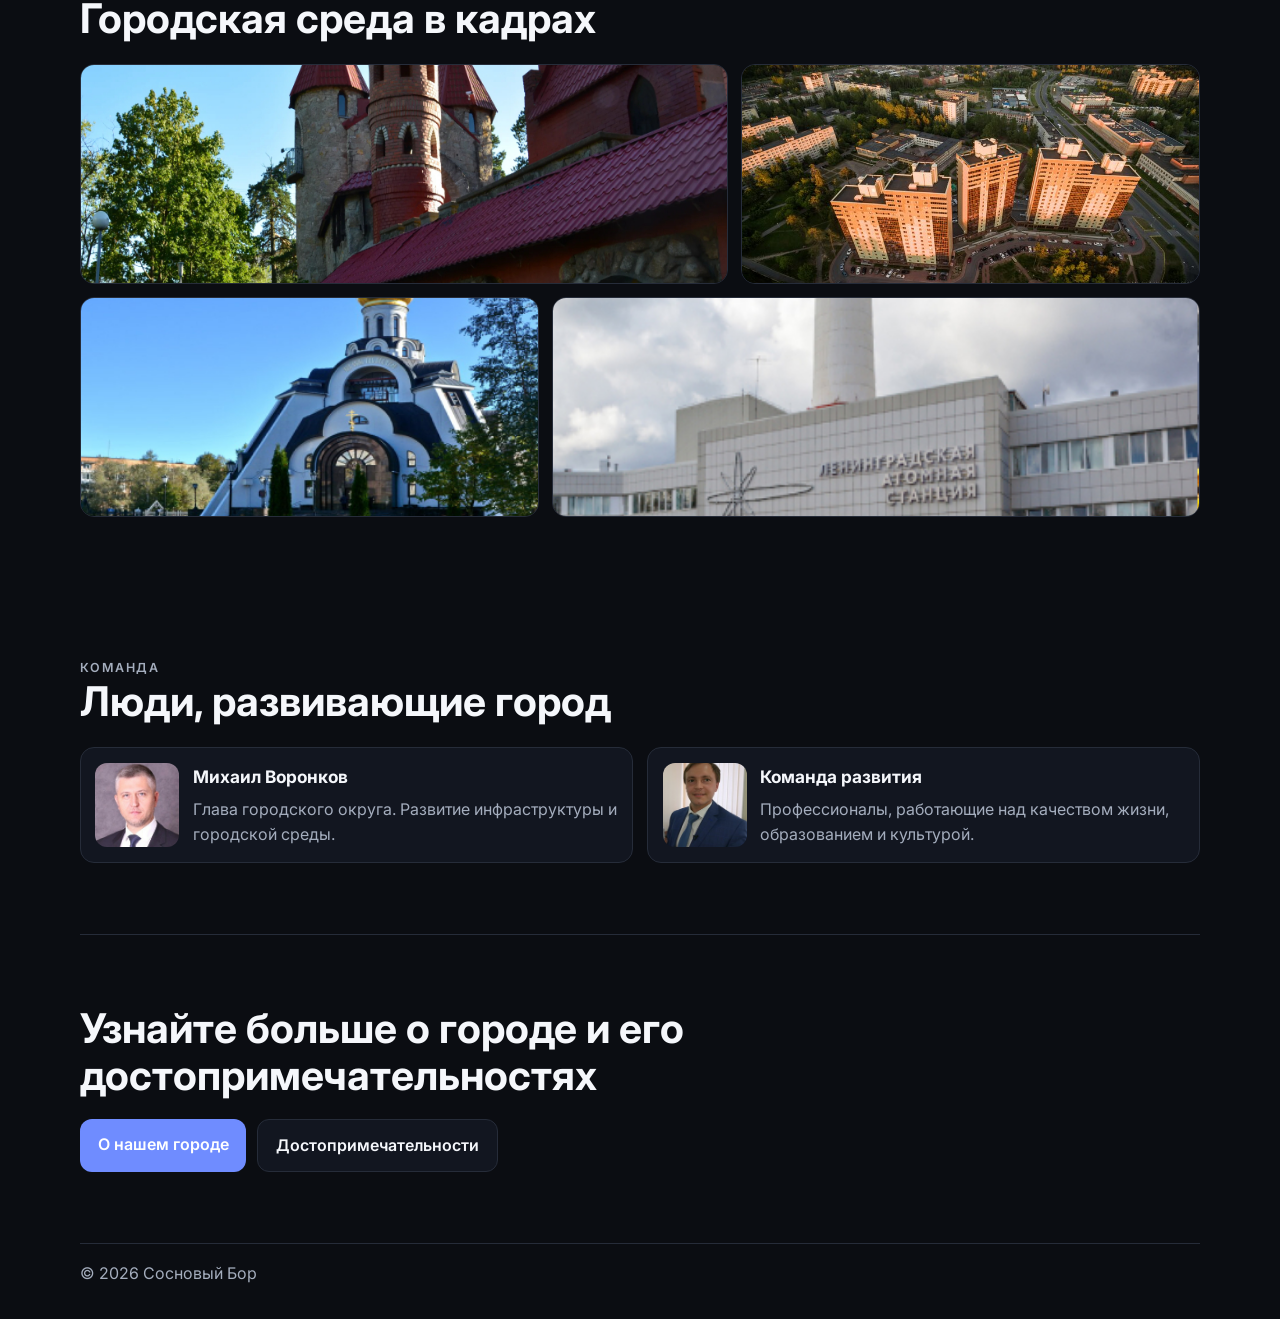
==== commit c3be9309: "Simplify redesign to minimal premium product style" ====
--- a/index.html
+++ b/index.html
@@ -1,175 +1,139 @@
 <!DOCTYPE html>
 <html lang="ru">
 <head>
-    <meta charset="UTF-8">
-    <meta name="viewport" content="width=device-width, initial-scale=1.0">
-    <meta name="description" content="Современный гид по городу Сосновый Бор: история, герои, архитектура и жизнь города.">
-    <title>Сосновый Бор — Город будущего на берегу Финского залива</title>
-
-    <!-- Modern typography for premium visual hierarchy -->
-    <link rel="preconnect" href="https://fonts.googleapis.com">
-    <link rel="preconnect" href="https://fonts.gstatic.com" crossorigin>
-    <link href="https://fonts.googleapis.com/css2?family=Inter:wght@400;500;600;700;800&display=swap" rel="stylesheet">
-
-    <!-- Fully redesigned stylesheet -->
-    <link rel="stylesheet" href="css/modern.css">
+  <meta charset="UTF-8" />
+  <meta name="viewport" content="width=device-width, initial-scale=1.0" />
+  <meta name="description" content="Сосновый Бор — современный городской гид." />
+  <title>Сосновый Бор — Город энергии и природы</title>
+  <link rel="preconnect" href="https://fonts.googleapis.com">
+  <link rel="preconnect" href="https://fonts.gstatic.com" crossorigin>
+  <link href="https://fonts.googleapis.com/css2?family=Inter:wght@400;500;600;700;800&display=swap" rel="stylesheet">
+  <link rel="stylesheet" href="css/modern.css" />
 </head>
 <body>
-    <div class="bg-glow bg-glow--one" aria-hidden="true"></div>
-    <div class="bg-glow bg-glow--two" aria-hidden="true"></div>
+  <header class="site-header" id="topHeader">
+    <div class="container nav-wrap">
+      <a href="#hero" class="logo">Сосновый Бор</a>
+      <button class="nav-toggle" aria-label="Открыть меню" aria-expanded="false" aria-controls="mainNav">
+        <span></span><span></span>
+      </button>
+      <nav>
+        <ul class="menu" id="mainNav">
+          <li><a href="#about">О городе</a></li>
+          <li><a href="#facts">Факты</a></li>
+          <li><a href="#gallery">Галерея</a></li>
+          <li><a href="#team">Команда</a></li>
+          <li><a class="menu-cta" href="./podrob.html">Подробнее</a></li>
+        </ul>
+      </nav>
+    </div>
+  </header>
 
-    <header class="site-header">
-        <nav class="container nav">
-            <a class="brand" href="#hero">Сосновый Бор</a>
+  <main>
+    <section class="hero container" id="hero">
+      <p class="eyebrow reveal">Ленинградская область</p>
+      <h1 class="reveal" data-delay="60">Город энергии, природы и сильных людей.</h1>
+      <p class="lead reveal" data-delay="120">
+        Сосновый Бор — город с сильной экономикой, чистой средой и устойчивым развитием.
+        Здесь сочетаются технологический потенциал, комфорт и близость к природе.
+      </p>
+      <div class="hero-actions reveal" data-delay="180">
+        <a href="#about" class="btn btn-primary">Исследовать город</a>
+        <a href="./hero.html" class="btn btn-secondary">Герои и история</a>
+      </div>
+    </section>
 
-            <button class="nav-toggle" aria-expanded="false" aria-controls="main-menu" aria-label="Открыть меню">
-                <span></span>
-                <span></span>
-            </button>
+    <section class="section container" id="about">
+      <div class="section-head reveal">
+        <p class="eyebrow">О городе</p>
+        <h2>История и современный ритм</h2>
+      </div>
+      <div class="grid-3">
+        <article class="card reveal">
+          <h3>Истоки</h3>
+          <p>Первые упоминания территории относятся к XVII веку — важная часть исторического ландшафта региона.</p>
+        </article>
+        <article class="card reveal" data-delay="70">
+          <h3>Развитие</h3>
+          <p>Город вырос в значимый промышленный и научно-технологический центр Ленинградской области.</p>
+        </article>
+        <article class="card reveal" data-delay="120">
+          <h3>Качество жизни</h3>
+          <p>Современная инфраструктура, зеленая среда и размеренный ритм формируют комфорт для жителей.</p>
+        </article>
+      </div>
+    </section>
 
-            <ul class="menu" id="main-menu">
-                <li><a href="#about">О городе</a></li>
-                <li><a href="#facts">Факты</a></li>
-                <li><a href="#gallery">Галерея</a></li>
-                <li><a href="#leaders">Люди</a></li>
-                <li><a href="#next">Будущее</a></li>
-                <li><a class="menu-cta" href="./podrob.html">Подробнее</a></li>
-            </ul>
-        </nav>
-    </header>
+    <section class="section container" id="facts">
+      <div class="section-head reveal">
+        <p class="eyebrow">Факты</p>
+        <h2>Почему Сосновый Бор важен для региона</h2>
+      </div>
+      <div class="grid-3">
+        <article class="card reveal">
+          <h3>Экология</h3>
+          <p>Морской воздух и близость зеленых зон поддерживают высокое качество городской среды.</p>
+        </article>
+        <article class="card reveal" data-delay="70">
+          <h3>Энергетика</h3>
+          <p>Ленинградская АЭС обеспечивает стратегическую роль города в энергетической системе региона.</p>
+        </article>
+        <article class="card reveal" data-delay="120">
+          <h3>Экономика</h3>
+          <p>Стабильная промышленная база и кадровый потенциал поддерживают долгосрочное развитие.</p>
+        </article>
+      </div>
+    </section>
 
-    <main>
-        <!-- Premium hero with strong CTA and layered visual treatment -->
-        <section class="hero container" id="hero">
-            <div class="hero__content reveal">
-                <p class="eyebrow">Ленинградская область · Финский залив</p>
-                <h1>Город энергии, природы и сильных людей.</h1>
-                <p class="hero__lead">
-                    Сосновый Бор — это редкий баланс технологического развития, морского воздуха
-                    и комфортной городской среды. Откройте место, где история встречается с будущим.
-                </p>
-                <div class="hero__actions">
-                    <a class="btn btn--primary" href="#about">Исследовать город</a>
-                    <a class="btn btn--ghost" href="./hero.html">Герои войны</a>
-                </div>
-                <div class="hero__stats">
-                    <article>
-                        <strong>70K+</strong>
-                        <span>жителей</span>
-                    </article>
-                    <article>
-                        <strong>50%</strong>
-                        <span>энергии региона</span>
-                    </article>
-                    <article>
-                        <strong>300+</strong>
-                        <span>лет исторического наследия</span>
-                    </article>
-                </div>
-            </div>
-            <div class="hero__visual reveal" data-delay="120">
-                <img src="img/hero/hero8.jpg" alt="Панорама города Сосновый Бор в мягком вечернем свете">
-                <div class="hero__badge glass-card">
-                    <p>Сегодня в Сосновом Бору</p>
-                    <strong>Чистый воздух · Сильная экономика · Комфортная среда</strong>
-                </div>
-            </div>
-        </section>
+    <section class="section container" id="gallery">
+      <div class="section-head reveal">
+        <p class="eyebrow">Галерея</p>
+        <h2>Городская среда в кадрах</h2>
+      </div>
+      <div class="gallery-grid">
+        <img class="reveal" src="img/portfolio/portfolio-1.jpg" alt="Архитектура города" />
+        <img class="reveal" data-delay="60" src="img/portfolio/portfolio-2.jpg" alt="Панорама города" />
+        <img class="reveal" data-delay="100" src="img/portfolio/portfolio-3.jpg" alt="Город и природа" />
+        <img class="reveal" data-delay="140" src="img/portfolio/portfolio-4.jpg" alt="Городское пространство" />
+      </div>
+    </section>
 
-        <section class="section container reveal" id="about">
-            <div class="section__head">
-                <p class="eyebrow">История</p>
-                <h2>От старинной деревни до современного центра региона</h2>
-            </div>
-            <div class="about-grid">
-                <article class="glass-card">
-                    <h3>Истоки</h3>
-                    <p>На месте города располагалась деревня Устье, упоминаемая в источниках XVII века. Этот берег веками был важной частью истории Ижорской земли.</p>
-                </article>
-                <article class="glass-card">
-                    <h3>Развитие</h3>
-                    <p>Сосновый Бор вырос в один из ключевых городов Ленинградской области, объединив промышленный потенциал и качество городской среды.</p>
-                </article>
-                <article class="glass-card">
-                    <h3>Идентичность</h3>
-                    <p>Сегодня это динамичный город на побережье: с сильной экономикой, культурной жизнью и большим вниманием к экологии.</p>
-                </article>
-            </div>
-        </section>
+    <section class="section container" id="team">
+      <div class="section-head reveal">
+        <p class="eyebrow">Команда</p>
+        <h2>Люди, развивающие город</h2>
+      </div>
+      <div class="grid-2">
+        <article class="person-card reveal">
+          <img src="img/testimonial/testimonial-1.jpg" alt="Михаил Воронков" />
+          <div>
+            <h3>Михаил Воронков</h3>
+            <p>Глава городского округа. Развитие инфраструктуры и городской среды.</p>
+          </div>
+        </article>
+        <article class="person-card reveal" data-delay="80">
+          <img src="img/testimonial/testimonial-2.jpg" alt="Команда развития" />
+          <div>
+            <h3>Команда развития</h3>
+            <p>Профессионалы, работающие над качеством жизни, образованием и культурой.</p>
+          </div>
+        </article>
+      </div>
+    </section>
 
-        <section class="section container" id="facts">
-            <div class="section__head reveal">
-                <p class="eyebrow">Почему это важно</p>
-                <h2>Факты, которые формируют характер города</h2>
-            </div>
-            <div class="feature-grid">
-                <article class="feature-card reveal">
-                    <h3>Экологичность</h3>
-                    <p>Близость к заливу и городскому лесу создаёт комфортный микроклимат и высокое качество повседневной жизни.</p>
-                </article>
-                <article class="feature-card reveal" data-delay="100">
-                    <h3>Энергетический центр</h3>
-                    <p>Ленинградская АЭС играет стратегическую роль и обеспечивает значительную часть энергопотребления региона.</p>
-                </article>
-                <article class="feature-card reveal" data-delay="180">
-                    <h3>Экономическая устойчивость</h3>
-                    <p>Сосновый Бор остаётся одним из ведущих промышленных и научно-технологических центров области.</p>
-                </article>
-            </div>
-        </section>
+    <section class="section container cta reveal">
+      <h2>Узнайте больше о городе и его достопримечательностях</h2>
+      <div class="hero-actions">
+        <a href="./podrob.html" class="btn btn-primary">О нашем городе</a>
+        <a href="./arhit.html" class="btn btn-secondary">Достопримечательности</a>
+      </div>
+    </section>
+  </main>
 
-        <section class="section container" id="gallery">
-            <div class="section__head reveal">
-                <p class="eyebrow">Впечатления</p>
-                <h2>Городские пространства и архитектурный ритм</h2>
-            </div>
-            <div class="gallery-grid">
-                <img class="reveal" src="img/portfolio/portfolio-1.jpg" alt="Современная городская архитектура Соснового Бора">
-                <img class="reveal" data-delay="80" src="img/portfolio/portfolio-2.jpg" alt="Вид на набережную и городской ландшафт">
-                <img class="reveal" data-delay="120" src="img/portfolio/portfolio-3.jpg" alt="Пейзажный вид на окрестности города">
-                <img class="reveal" data-delay="160" src="img/portfolio/portfolio-4.jpg" alt="Архитектура и природа в гармонии">
-            </div>
-        </section>
+  <footer class="container site-footer">
+    <p>© 2026 Сосновый Бор</p>
+  </footer>
 
-        <section class="section container" id="leaders">
-            <div class="section__head reveal">
-                <p class="eyebrow">Лица города</p>
-                <h2>Люди, которые развивают Сосновый Бор</h2>
-            </div>
-            <div class="leaders-grid">
-                <article class="leader-card reveal">
-                    <img src="img/testimonial/testimonial-1.jpg" alt="Михаил Васильевич Воронков">
-                    <div>
-                        <h3>Михаил Воронков</h3>
-                        <p>Глава Сосновоборского городского округа. Участвует в развитии городской инфраструктуры и социальной среды.</p>
-                    </div>
-                </article>
-                <article class="leader-card reveal" data-delay="80">
-                    <img src="img/testimonial/testimonial-2.jpg" alt="Представитель городской команды">
-                    <div>
-                        <h3>Команда развития</h3>
-                        <p>Специалисты образования, культуры и городской среды формируют современный образ города и качество жизни жителей.</p>
-                    </div>
-                </article>
-            </div>
-        </section>
-
-        <section class="section section--cta container reveal" id="next">
-            <div>
-                <p class="eyebrow">Следующий шаг</p>
-                <h2>Погрузитесь глубже в историю, героев и достопримечательности Соснового Бора</h2>
-            </div>
-            <div class="cta-actions">
-                <a class="btn btn--primary" href="./podrob.html">О нашем городе</a>
-                <a class="btn btn--ghost" href="./arhit.html">Достопримечательности</a>
-            </div>
-        </section>
-    </main>
-
-    <footer class="site-footer container">
-        <p>© 2026 Сосновый Бор. Сделано с уважением к истории и взгляду в будущее.</p>
-    </footer>
-
-    <script src="js/modern.js"></script>
+  <script src="js/modern.js"></script>
 </body>
 </html>
--- a/css/modern.css
+++ b/css/modern.css
@@ -1,444 +1,236 @@
 :root {
-    --bg: #060912;
-    --bg-soft: #0d1324;
-    --text: #ecf1ff;
-    --text-muted: #a5b1d6;
-    --primary: #7c8dff;
-    --primary-2: #34d6ff;
-    --card-border: rgba(255, 255, 255, 0.12);
-    --card-bg: rgba(255, 255, 255, 0.04);
-    --shadow: 0 24px 60px rgba(0, 0, 0, 0.4);
-}
-
-* {
-    box-sizing: border-box;
-    margin: 0;
-    padding: 0;
-}
-
-html {
-    scroll-behavior: smooth;
-}
-
+  --bg: #0b0d12;
+  --surface: #121620;
+  --surface-soft: #171c28;
+  --text: #f5f7fb;
+  --muted: #a4adbd;
+  --line: #262c39;
+  --accent: #6f8cff;
+}
+
+* { box-sizing: border-box; margin: 0; padding: 0; }
+html { scroll-behavior: smooth; }
 body {
-    font-family: "Inter", system-ui, -apple-system, Segoe UI, Roboto, sans-serif;
-    background: radial-gradient(circle at 15% -10%, #1d2b58 0%, transparent 35%), var(--bg);
-    color: var(--text);
-    line-height: 1.6;
-    overflow-x: hidden;
-}
-
-img {
-    max-width: 100%;
-    display: block;
-}
-
-.container {
-    width: min(1120px, 92vw);
-    margin: 0 auto;
-}
-
-.bg-glow {
-    position: fixed;
-    border-radius: 50%;
-    filter: blur(90px);
-    z-index: -1;
-    opacity: 0.45;
-}
-
-.bg-glow--one {
-    width: 380px;
-    height: 380px;
-    background: #4b5cff;
-    top: -120px;
-    right: -100px;
-}
-
-.bg-glow--two {
-    width: 320px;
-    height: 320px;
-    background: #00d6ff;
-    bottom: -120px;
-    left: -80px;
-}
+  font-family: "Inter", system-ui, -apple-system, sans-serif;
+  background: var(--bg);
+  color: var(--text);
+  line-height: 1.6;
+}
+
+.container { width: min(1120px, 92vw); margin: 0 auto; }
+img { width: 100%; display: block; }
 
 .site-header {
-    position: sticky;
-    top: 0;
-    z-index: 100;
-    backdrop-filter: blur(14px);
-    background: rgba(6, 9, 18, 0.7);
-    border-bottom: 1px solid rgba(255, 255, 255, 0.08);
-}
-
-.nav {
-    min-height: 74px;
-    display: flex;
-    align-items: center;
-    justify-content: space-between;
-}
-
-.brand {
-    color: var(--text);
-    text-decoration: none;
-    font-weight: 700;
-    letter-spacing: 0.02em;
+  position: sticky;
+  top: 0;
+  z-index: 20;
+  background: rgba(11, 13, 18, 0.86);
+  border-bottom: 1px solid transparent;
+  backdrop-filter: blur(10px);
+  transition: border-color .2s ease, background .2s ease;
+}
+.site-header.scrolled {
+  border-color: var(--line);
+  background: rgba(11, 13, 18, 0.96);
+}
+
+.nav-wrap {
+  min-height: 72px;
+  display: flex;
+  align-items: center;
+  justify-content: space-between;
+}
+.logo {
+  color: var(--text);
+  text-decoration: none;
+  font-weight: 700;
+  letter-spacing: .02em;
 }
 
 .menu {
-    list-style: none;
-    display: flex;
-    gap: 1.4rem;
-    align-items: center;
-}
-
+  list-style: none;
+  display: flex;
+  align-items: center;
+  gap: 1.4rem;
+}
 .menu a {
-    color: var(--text-muted);
-    text-decoration: none;
-    transition: color 0.25s ease;
-}
-
-.menu a:hover {
-    color: var(--text);
-}
-
+  color: var(--muted);
+  text-decoration: none;
+  font-weight: 500;
+}
+.menu a:hover { color: var(--text); }
 .menu-cta {
-    border: 1px solid var(--card-border);
-    padding: 0.55rem 1rem;
-    border-radius: 999px;
-}
-
-.nav-toggle {
-    display: none;
-    background: transparent;
-    border: 0;
-    cursor: pointer;
-}
-
-.nav-toggle span {
-    display: block;
-    width: 22px;
-    height: 2px;
-    margin: 5px 0;
-    background: #fff;
-}
+  border: 1px solid var(--line);
+  border-radius: 999px;
+  padding: .5rem .9rem;
+}
+
+.nav-toggle { display: none; background: transparent; border: 0; }
+.nav-toggle span { display: block; width: 22px; height: 2px; margin: 5px 0; background: #fff; }
 
 .hero {
-    min-height: calc(100vh - 74px);
+  padding: 7rem 0 4rem;
+  display: grid;
+  gap: 1rem;
+  border-bottom: 1px solid var(--line);
+}
+.eyebrow {
+  color: var(--muted);
+  text-transform: uppercase;
+  font-size: .78rem;
+  letter-spacing: .12em;
+  font-weight: 600;
+}
+h1 {
+  font-size: clamp(2.2rem, 6vw, 5.2rem);
+  line-height: 1.02;
+  max-width: 16ch;
+  letter-spacing: -0.02em;
+}
+.lead {
+  color: var(--muted);
+  max-width: 66ch;
+  font-size: 1.06rem;
+}
+.hero-actions {
+  margin-top: 1.2rem;
+  display: flex;
+  gap: .7rem;
+  flex-wrap: wrap;
+}
+
+.btn {
+  text-decoration: none;
+  padding: .82rem 1.1rem;
+  border-radius: 12px;
+  font-weight: 600;
+  transition: transform .18s ease, background .18s ease;
+}
+.btn:hover { transform: translateY(-1px); }
+.btn-primary {
+  color: #fff;
+  background: var(--accent);
+}
+.btn-secondary {
+  color: var(--text);
+  border: 1px solid var(--line);
+  background: var(--surface);
+}
+
+.section { padding: 4.4rem 0; }
+.section-head { margin-bottom: 1.4rem; }
+h2 {
+  font-size: clamp(1.5rem, 3.2vw, 2.6rem);
+  line-height: 1.15;
+  max-width: 25ch;
+}
+h3 {
+  font-size: 1.08rem;
+  margin-bottom: .4rem;
+}
+p { color: var(--muted); }
+
+.grid-3, .grid-2 {
+  display: grid;
+  gap: .9rem;
+}
+.grid-3 { grid-template-columns: repeat(3, minmax(0,1fr)); }
+.grid-2 { grid-template-columns: repeat(2, minmax(0,1fr)); }
+
+.card {
+  background: var(--surface);
+  border: 1px solid var(--line);
+  border-radius: 14px;
+  padding: 1rem;
+}
+
+.gallery-grid {
+  display: grid;
+  grid-template-columns: repeat(12, 1fr);
+  gap: .8rem;
+}
+.gallery-grid img {
+  border-radius: 14px;
+  border: 1px solid var(--line);
+  object-fit: cover;
+  height: 220px;
+}
+.gallery-grid img:nth-child(1),
+.gallery-grid img:nth-child(4) { grid-column: span 7; }
+.gallery-grid img:nth-child(2),
+.gallery-grid img:nth-child(3) { grid-column: span 5; }
+
+.person-card {
+  display: grid;
+  grid-template-columns: 84px 1fr;
+  gap: .85rem;
+  align-items: center;
+  background: var(--surface);
+  border: 1px solid var(--line);
+  border-radius: 14px;
+  padding: .9rem;
+}
+.person-card img {
+  width: 84px;
+  height: 84px;
+  border-radius: 12px;
+  object-fit: cover;
+}
+
+.cta {
+  border-top: 1px solid var(--line);
+}
+
+.site-footer {
+  border-top: 1px solid var(--line);
+  padding: 1.1rem 0 2rem;
+  color: var(--muted);
+}
+
+/* Very subtle reveal only */
+.reveal {
+  opacity: 0;
+  transform: translateY(10px);
+  transition: opacity .45s ease, transform .45s ease;
+}
+.reveal.in-view {
+  opacity: 1;
+  transform: translateY(0);
+}
+
+@media (max-width: 980px) {
+  .grid-3,
+  .grid-2 { grid-template-columns: 1fr; }
+  .gallery-grid { grid-template-columns: 1fr; }
+  .gallery-grid img { grid-column: auto !important; }
+}
+
+@media (max-width: 760px) {
+  .nav-toggle { display: block; }
+  .menu {
+    position: absolute;
+    top: 72px;
+    left: 4vw;
+    right: 4vw;
     display: grid;
-    grid-template-columns: 1fr 0.9fr;
-    gap: 3rem;
-    align-items: center;
-    padding: 5.5rem 0 3rem;
-}
-
-.eyebrow {
-    color: var(--primary-2);
-    font-weight: 600;
-    text-transform: uppercase;
-    letter-spacing: 0.09em;
-    font-size: 0.78rem;
-    margin-bottom: 1rem;
-}
-
-.hero h1 {
-    font-size: clamp(2.25rem, 5vw, 4.3rem);
-    line-height: 1.05;
-    margin-bottom: 1rem;
-}
-
-.hero__lead {
-    color: var(--text-muted);
-    max-width: 58ch;
-}
-
-.hero__actions {
-    display: flex;
-    gap: 0.9rem;
-    margin: 2rem 0;
-    flex-wrap: wrap;
-}
-
-.btn {
-    padding: 0.85rem 1.25rem;
-    border-radius: 14px;
-    text-decoration: none;
-    font-weight: 600;
-    transition: transform 0.25s ease, box-shadow 0.25s ease, background 0.25s ease;
-}
-
-.btn--primary {
-    color: #fff;
-    background: linear-gradient(135deg, var(--primary), var(--primary-2));
-    box-shadow: 0 14px 32px rgba(66, 126, 255, 0.42);
-}
-
-.btn--ghost {
-    color: var(--text);
-    background: rgba(255, 255, 255, 0.04);
-    border: 1px solid var(--card-border);
-}
-
-.btn:hover {
-    transform: translateY(-3px);
-}
-
-.hero__stats {
-    display: grid;
-    grid-template-columns: repeat(3, minmax(0, 1fr));
-    gap: 0.9rem;
-}
-
-.hero__stats article {
-    background: var(--card-bg);
-    border: 1px solid var(--card-border);
-    border-radius: 14px;
-    padding: 0.9rem;
-}
-
-.hero__stats strong {
-    display: block;
-    font-size: 1.2rem;
-}
-
-.hero__stats span {
-    color: var(--text-muted);
-    font-size: 0.85rem;
-}
-
-.hero__visual {
-    position: relative;
-}
-
-.hero__visual img {
-    border-radius: 24px;
-    border: 1px solid var(--card-border);
-    box-shadow: var(--shadow);
-    max-height: 600px;
-    width: 100%;
-    object-fit: cover;
-}
-
-.glass-card {
-    background: rgba(12, 19, 36, 0.62);
-    border: 1px solid var(--card-border);
-    backdrop-filter: blur(12px);
-    border-radius: 18px;
-}
-
-.hero__badge {
-    position: absolute;
-    left: 1rem;
-    right: 1rem;
-    bottom: 1rem;
-    padding: 1rem 1.2rem;
-}
-
-.hero__badge p {
-    color: var(--text-muted);
-    font-size: 0.85rem;
-}
-
-.section {
-    padding: 5rem 0;
-}
-
-.section__head {
-    margin-bottom: 1.7rem;
-}
-
-.section h2 {
-    font-size: clamp(1.6rem, 3.3vw, 2.6rem);
-    line-height: 1.18;
-    max-width: 26ch;
-}
-
-.about-grid,
-.feature-grid,
-.gallery-grid,
-.leaders-grid {
-    display: grid;
-    gap: 1.1rem;
-}
-
-.about-grid,
-.feature-grid {
-    grid-template-columns: repeat(3, minmax(0, 1fr));
-}
-
-.about-grid .glass-card,
-.feature-card {
-    padding: 1.2rem;
-}
-
-.feature-card {
-    border-radius: 18px;
-    border: 1px solid var(--card-border);
-    background: linear-gradient(180deg, rgba(255, 255, 255, 0.06), rgba(255, 255, 255, 0.02));
-    transition: transform 0.3s ease, border-color 0.3s ease;
-}
-
-.feature-card:hover,
-.leader-card:hover,
-.gallery-grid img:hover {
-    transform: translateY(-6px);
-    border-color: rgba(124, 141, 255, 0.65);
-}
-
-.feature-card p,
-.about-grid p,
-.leader-card p {
-    color: var(--text-muted);
-}
-
-.gallery-grid {
-    grid-template-columns: repeat(12, 1fr);
-}
-
-.gallery-grid img {
-    border-radius: 18px;
-    border: 1px solid var(--card-border);
-    height: 240px;
-    width: 100%;
-    object-fit: cover;
-    transition: transform 0.3s ease, border-color 0.3s ease;
-}
-
-.gallery-grid img:nth-child(1),
-.gallery-grid img:nth-child(4) {
-    grid-column: span 7;
-}
-
-.gallery-grid img:nth-child(2),
-.gallery-grid img:nth-child(3) {
-    grid-column: span 5;
-}
-
-.leaders-grid {
-    grid-template-columns: repeat(2, minmax(0, 1fr));
-}
-
-.leader-card {
-    display: grid;
-    grid-template-columns: 90px 1fr;
-    gap: 1rem;
-    align-items: center;
-    border: 1px solid var(--card-border);
-    border-radius: 18px;
-    padding: 1rem;
-    background: var(--card-bg);
-    transition: transform 0.3s ease, border-color 0.3s ease;
-}
-
-.leader-card img {
-    width: 90px;
-    height: 90px;
-    border-radius: 14px;
-    object-fit: cover;
-}
-
-.section--cta {
-    border: 1px solid var(--card-border);
-    border-radius: 22px;
-    background: linear-gradient(120deg, rgba(124, 141, 255, 0.2), rgba(52, 214, 255, 0.12));
-    display: flex;
-    gap: 1.2rem;
-    justify-content: space-between;
-    align-items: center;
-    padding: 2rem;
-}
-
-.cta-actions {
-    display: flex;
-    gap: 0.8rem;
-}
-
-.site-footer {
-    border-top: 1px solid rgba(255, 255, 255, 0.08);
-    color: var(--text-muted);
-    padding: 1.4rem 0 2.2rem;
-    font-size: 0.95rem;
-}
-
-/* Scroll animation state managed by modern.js */
-.reveal {
+    gap: .7rem;
+    background: var(--surface-soft);
+    border: 1px solid var(--line);
+    border-radius: 12px;
+    padding: .9rem;
     opacity: 0;
-    transform: translateY(24px);
-    transition: opacity 0.7s ease, transform 0.7s ease;
-}
-
-.reveal.in-view {
+    pointer-events: none;
+    transform: translateY(-8px);
+    transition: opacity .2s ease, transform .2s ease;
+  }
+  .menu.is-open {
     opacity: 1;
+    pointer-events: auto;
     transform: translateY(0);
-}
-
-@media (max-width: 980px) {
-    .hero,
-    .about-grid,
-    .feature-grid,
-    .leaders-grid {
-        grid-template-columns: 1fr;
-    }
-
-    .hero__stats {
-        grid-template-columns: repeat(3, minmax(0, 1fr));
-    }
-
-    .section--cta {
-        flex-direction: column;
-        align-items: flex-start;
-    }
-}
-
-@media (max-width: 760px) {
-    .nav-toggle {
-        display: block;
-    }
-
-    .menu {
-        position: absolute;
-        inset: 74px 4vw auto;
-        display: grid;
-        gap: 0.7rem;
-        background: rgba(7, 10, 18, 0.94);
-        border: 1px solid var(--card-border);
-        border-radius: 16px;
-        padding: 1rem;
-        opacity: 0;
-        pointer-events: none;
-        transform: translateY(-10px);
-        transition: opacity 0.25s ease, transform 0.25s ease;
-    }
-
-    .menu.is-open {
-        opacity: 1;
-        pointer-events: auto;
-        transform: translateY(0);
-    }
-
-    .hero {
-        padding-top: 2.8rem;
-    }
-
-    .hero__stats {
-        grid-template-columns: 1fr;
-    }
-
-    .gallery-grid {
-        grid-template-columns: 1fr;
-    }
-
-    .gallery-grid img {
-        grid-column: auto !important;
-        height: 220px;
-    }
-
-    .cta-actions {
-        width: 100%;
-        flex-direction: column;
-    }
-
-    .btn {
-        text-align: center;
-    }
-}
+  }
+  .hero { padding-top: 4.5rem; }
+}
+
+@media (prefers-reduced-motion: reduce) {
+  * { animation: none !important; transition: none !important; }
+}
